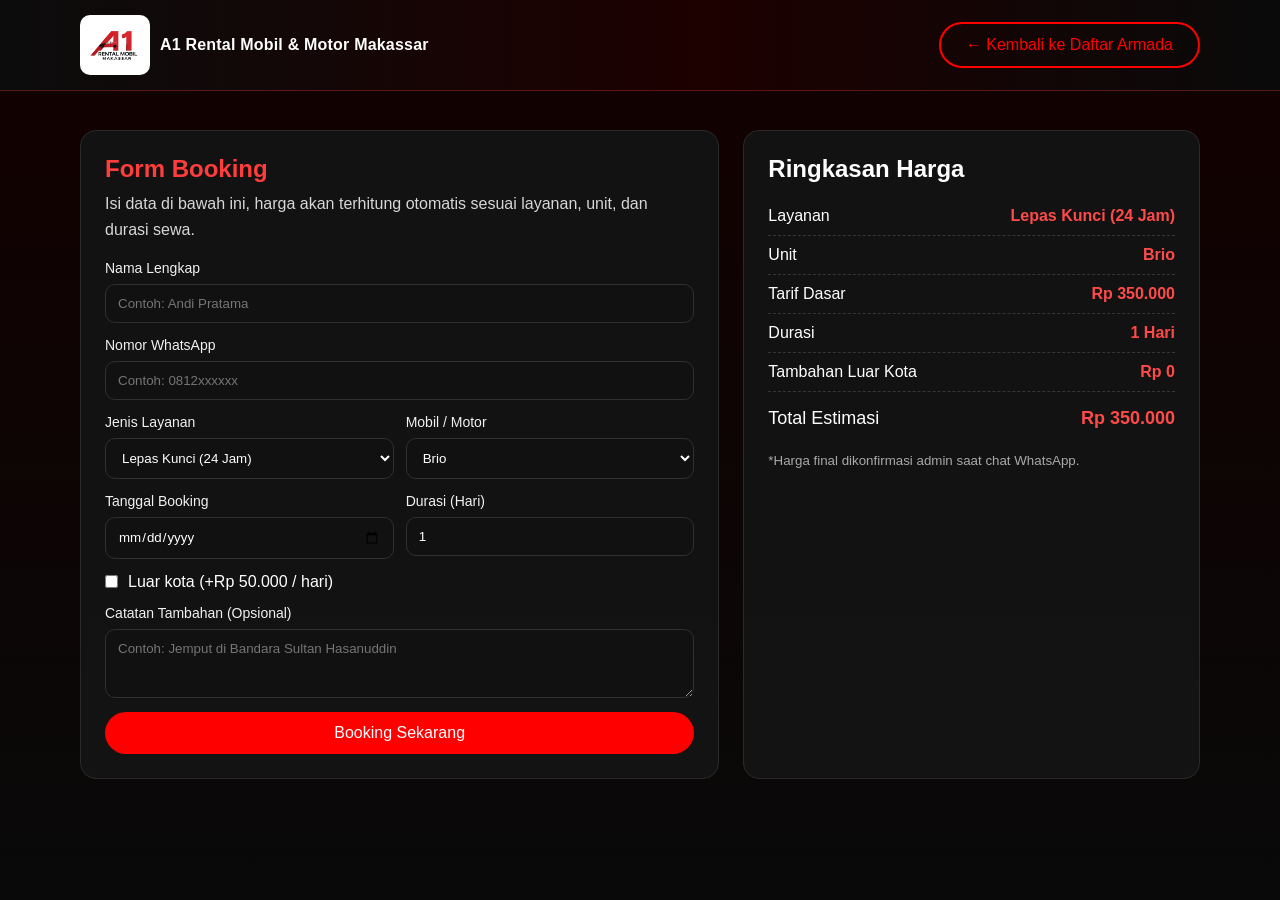
==== booking.html @ f973db7e "revisi 9" ====
<!DOCTYPE html>
<html lang="id">
<head>
<meta charset="UTF-8">
<meta name="viewport" content="width=device-width, initial-scale=1.0">
<title>Form Booking - A1 Rental Makassar</title>
<link rel="icon" type="image/png" href="logo.png">
<link rel="shortcut icon" type="image/png" href="logo.png">
<link rel="apple-touch-icon" href="logo.png">
<link rel="stylesheet" href="style.css">
</head>
<body>

<header class="navbar booking-navbar">
	<div class="logo-area">
		<img src="logo.png" alt="A1 Rental Makassar">
		<span class="logo-text">A1 Rental Mobil & Motor Makassar</span>
	</div>
	<nav class="booking-nav-link">
		<a href="index.html#armada" class="btn-secondary">← Kembali ke Daftar Armada</a>
	</nav>
</header>

<main class="booking-page">
	<section class="booking-wrapper">
		<div class="booking-card booking-form-card">
			<h1>Form Booking</h1>
			<p class="booking-intro">Isi data di bawah ini, harga akan terhitung otomatis sesuai layanan, unit, dan durasi sewa.</p>

			<form id="bookingForm" class="booking-form">
				<div class="form-group">
					<label for="nama">Nama Lengkap</label>
					<input type="text" id="nama" required placeholder="Contoh: Andi Pratama">
				</div>

				<div class="form-group">
					<label for="noWa">Nomor WhatsApp</label>
					<input type="tel" id="noWa" required placeholder="Contoh: 0812xxxxxx">
				</div>

				<div class="form-row">
					<div class="form-group">
						<label for="layanan">Jenis Layanan</label>
						<select id="layanan" required></select>
					</div>

					<div class="form-group">
						<label for="unit">Mobil / Motor</label>
						<select id="unit" required></select>
					</div>
				</div>

				<div class="form-row">
					<div class="form-group">
						<label for="tanggal">Tanggal Booking</label>
						<input type="date" id="tanggal" required>
					</div>

					<div class="form-group">
						<label for="durasi" id="durasiLabel">Durasi (Hari)</label>
						<input type="number" id="durasi" min="1" value="1" required>
					</div>
				</div>

				<div class="form-check">
					<input type="checkbox" id="luarKota">
					<label for="luarKota" id="luarKotaLabel">Luar kota (tambahan biaya)</label>
				</div>

				<div class="form-group">
					<label for="catatan">Catatan Tambahan (Opsional)</label>
					<textarea id="catatan" rows="3" placeholder="Contoh: Jemput di Bandara Sultan Hasanuddin"></textarea>
				</div>

				<button type="submit" class="btn-primary booking-submit booking-submit-desktop">Booking Sekarang</button>
			</form>
		</div>

		<aside class="booking-card booking-summary" id="summaryBox">
			<h2>Ringkasan Harga</h2>
			<div class="summary-line"><span>Layanan</span><strong id="sumLayanan">-</strong></div>
			<div class="summary-line"><span>Unit</span><strong id="sumUnit">-</strong></div>
			<div class="summary-line"><span>Tarif Dasar</span><strong id="sumTarif">Rp 0</strong></div>
			<div class="summary-line"><span>Durasi</span><strong id="sumDurasi">0</strong></div>
			<div class="summary-line"><span>Tambahan Luar Kota</span><strong id="sumLuarKota">Rp 0</strong></div>
			<div class="summary-line total"><span>Total Estimasi</span><strong id="sumTotal">Rp 0</strong></div>
			<small>*Harga final dikonfirmasi admin saat chat WhatsApp.</small>
		</aside>

		<button type="submit" form="bookingForm" class="btn-primary booking-submit booking-submit-mobile">Booking Sekarang</button>
	</section>
</main>

<script>
const PRICE_DATA = {
	lepas: {
		label: 'Lepas Kunci (24 Jam)',
		unitLabel: 'Hari',
		outsideRate: 50000,
		vehicles: {
			'Brio': 350000,
			'All New Avanza': 350000,
			'All New Xenia': 350000,
			'Rush': 400000,
			'Terios': 400000,
			'Xpander': 400000,
			'Innova Reborn': 450000,
			'Innova Zenix Bensin': 600000,
			'Innova Zenix Hybrid': 650000,
			'Innova Zenix Q Hybrid': 900000,
			'Fortuner GR': 900000,
			'Pajero Sport Dakkar': 1000000
		}
	},
	driver: {
		label: 'Mobil Include Driver (12 Jam)',
		unitLabel: 'Hari',
		outsideRate: 150000,
		vehicles: {
			'All New Avanza': 500000,
			'Rush': 550000,
			'Terios': 550000,
			'Xpander': 550000,
			'Innova Reborn': 600000,
			'Innova Zenix Bensin': 750000,
			'Innova Zenix Hybrid': 800000,
			'Innova Zenix Q Hybrid': 1050000,
			'Fortuner GR': 1050000,
			'Pajero Sport Dakkar': 1150000,
			'Hiace Commuter': 1250000,
			'Hiace Premio': 1350000,
			'New Alphard': 2600000
		}
	},
	allin: {
		label: 'Mobil All In Dalam Kota (12 Jam)',
		unitLabel: 'Hari',
		outsideRate: 0,
		vehicles: {
			'All New Avanza': 800000,
			'Rush': 850000,
			'Terios': 850000,
			'Xpander': 850000,
			'Innova Reborn': 900000,
			'Innova Zenix Bensin': 1050000,
			'Innova Zenix Hybrid': 1100000,
			'Innova Zenix Q Hybrid': 1350000,
			'Fortuner GR': 1350000,
			'Pajero Sport Dakkar': 1450000,
			'Hiace Commuter': 1550000,
			'Hiace Premio': 1600000,
			'New Alphard': 2900000
		}
	},
	bandara: {
		label: 'Antar Jemput Bandara All In',
		unitLabel: 'Trip',
		outsideRate: 0,
		vehicles: {
			'Avanza': 250000,
			'Innova Reborn': 400000,
			'Innova Zenix': 500000
		}
	},
	motor: {
		label: 'Motor 24 Jam',
		unitLabel: 'Hari',
		outsideRate: 0,
		vehicles: {
			'PCX 150 cc': 150000,
			'NMAX 150 cc': 150000,
			'Vario 125 cc': 100000,
			'Fino 125 cc': 100000,
			'Scoopy 125 cc': 100000,
			'Genio 110 cc': 100000
		}
	}
};

const layananSelect = document.getElementById('layanan');
const unitSelect = document.getElementById('unit');
const durasiInput = document.getElementById('durasi');
const durasiLabel = document.getElementById('durasiLabel');
const luarKotaInput = document.getElementById('luarKota');
const luarKotaLabel = document.getElementById('luarKotaLabel');
const bookingForm = document.getElementById('bookingForm');

const summary = {
	layanan: document.getElementById('sumLayanan'),
	unit: document.getElementById('sumUnit'),
	tarif: document.getElementById('sumTarif'),
	durasi: document.getElementById('sumDurasi'),
	luarKota: document.getElementById('sumLuarKota'),
	total: document.getElementById('sumTotal')
};

const urlParams = new URLSearchParams(window.location.search);
const presetLayanan = urlParams.get('layanan');
const presetUnit = urlParams.get('unit');

function formatRupiah(value) {
	return new Intl.NumberFormat('id-ID', { style: 'currency', currency: 'IDR', maximumFractionDigits: 0 }).format(value);
}

function populateLayanan() {
	layananSelect.innerHTML = '';
	Object.entries(PRICE_DATA).forEach(([key, config]) => {
		const option = document.createElement('option');
		option.value = key;
		option.textContent = config.label;
		layananSelect.appendChild(option);
	});

	if (presetLayanan && PRICE_DATA[presetLayanan]) {
		layananSelect.value = presetLayanan;
	}
}

function populateUnit() {
	const layanan = layananSelect.value;
	const config = PRICE_DATA[layanan];

	unitSelect.innerHTML = '';
	Object.keys(config.vehicles).forEach(vehicle => {
		const option = document.createElement('option');
		option.value = vehicle;
		option.textContent = vehicle;
		unitSelect.appendChild(option);
	});

	if (presetUnit && config.vehicles[presetUnit]) {
		unitSelect.value = presetUnit;
	}

	durasiLabel.textContent = `Durasi (${config.unitLabel})`;
	luarKotaInput.checked = false;

	if (config.outsideRate > 0) {
		luarKotaInput.disabled = false;
		luarKotaLabel.textContent = `Luar kota (+${formatRupiah(config.outsideRate)} / ${config.unitLabel.toLowerCase()})`;
	} else {
		luarKotaInput.disabled = true;
		luarKotaLabel.textContent = 'Luar kota (tidak tersedia untuk layanan ini)';
	}
}

function calculateTotal() {
	const layanan = layananSelect.value;
	const vehicle = unitSelect.value;
	const config = PRICE_DATA[layanan];
	const baseRate = config.vehicles[vehicle] || 0;
	const duration = Math.max(1, Number(durasiInput.value) || 1);
	const outsideFee = luarKotaInput.checked ? config.outsideRate * duration : 0;
	const total = (baseRate * duration) + outsideFee;

	summary.layanan.textContent = config.label;
	summary.unit.textContent = vehicle || '-';
	summary.tarif.textContent = formatRupiah(baseRate);
	summary.durasi.textContent = `${duration} ${config.unitLabel}`;
	summary.luarKota.textContent = formatRupiah(outsideFee);
	summary.total.textContent = formatRupiah(total);

	return { layanan, vehicle, config, baseRate, duration, outsideFee, total };
}

function sendToWhatsApp(data) {
	const nama = document.getElementById('nama').value.trim();
	const noWa = document.getElementById('noWa').value.trim();
	const tanggal = document.getElementById('tanggal').value;
	const catatan = document.getElementById('catatan').value.trim();

	const message = [
		'Halo admin A1 Rental, saya ingin booking dengan detail berikut:',
		'',
		`Nama: ${nama}`,
		`No. WA: ${noWa}`,
		`Tanggal Booking: ${tanggal}`,
		`Jenis Layanan: ${data.config.label}`,
		`Unit: ${data.vehicle}`,
		`Durasi: ${data.duration} ${data.config.unitLabel}`,
		`Tarif Dasar: ${formatRupiah(data.baseRate)}`,
		`Tambahan Luar Kota: ${formatRupiah(data.outsideFee)}`,
		`Total Estimasi: ${formatRupiah(data.total)}`,
		`Catatan: ${catatan || '-'}`
	].join('\n');

	window.location.href = `https://wa.me/6282197448850?text=${encodeURIComponent(message)}`;
}

populateLayanan();
populateUnit();
calculateTotal();

layananSelect.addEventListener('change', () => {
	populateUnit();
	calculateTotal();
});

unitSelect.addEventListener('change', calculateTotal);
durasiInput.addEventListener('input', calculateTotal);
luarKotaInput.addEventListener('change', calculateTotal);

bookingForm.addEventListener('submit', (event) => {
	event.preventDefault();
	const result = calculateTotal();
	sendToWhatsApp(result);
});
</script>

</body>
</html>
---- style.css ----
* {
    margin: 0;
    padding: 0;
    box-sizing: border-box;
    font-family: Arial, sans-serif;
}

body {
    background: #0b0b0b;
    color: white;
    scroll-behavior: smooth;
    overflow-x: hidden;
    animation: pageFade 0.8s ease;
}

body::before {
    content: "";
    position: fixed;
    inset: 0;
    background: radial-gradient(circle at top right, rgba(255, 0, 0, 0.12), rgba(255, 0, 0, 0));
    pointer-events: none;
    z-index: -1;
}

/* NAVBAR */
.navbar {
    display: flex;
    justify-content: space-between;
    align-items: center;
    padding: 15px 80px;
    background: linear-gradient(90deg, #0c0c0c 0%, #1d0000 55%, #0a0a0a 100%);
    position: fixed;
    width: 100%;
    top: 0;
    z-index: 1000;
    border-bottom: 1px solid rgba(255, 70, 70, 0.3);
}

.logo-area img {
    height: 60px;
    background: white;
    padding: 5px 10px;
    border-radius: 10px;
}

.logo-area {
    display: flex;
    align-items: center;
    gap: 10px;
}

.logo-text {
    font-size: 16px;
    font-weight: 700;
    color: #fff;
    letter-spacing: 0.2px;
}

nav {
    display: flex;
    align-items: center;
    gap: 4px;
}

nav a {
    color: white;
    text-decoration: none;
    margin-left: 30px;
    transition: 0.3s;
    position: relative;
}

nav a:hover {
    color: red;
}

nav a::after {
    content: "";
    position: absolute;
    left: 0;
    bottom: -6px;
    width: 0;
    height: 2px;
    background: red;
    transition: width 0.3s;
}

nav a:hover::after {
    width: 100%;
}

.btn-nav {
    background: linear-gradient(135deg, #ff2b2b 0%, #9d0000 100%);
    padding: 8px 20px;
    border-radius: 20px;
}

.menu-toggle {
    display: none;
    background: transparent;
    border: 1px solid #333;
    border-radius: 10px;
    padding: 8px;
    width: 44px;
    height: 44px;
    cursor: pointer;
}

.menu-toggle span {
    display: block;
    width: 24px;
    height: 2px;
    background: #fff;
    margin: 5px auto;
    transition: 0.3s;
}

.menu-toggle.active span:nth-child(1) {
    transform: translateY(7px) rotate(45deg);
}

.menu-toggle.active span:nth-child(2) {
    opacity: 0;
}

.menu-toggle.active span:nth-child(3) {
    transform: translateY(-7px) rotate(-45deg);
}

/* HERO */
.hero {
    padding: 150px 80px;
    background:
        linear-gradient(110deg, rgba(10, 10, 10, 0.86) 0%, rgba(50, 0, 0, 0.68) 45%, rgba(8, 8, 8, 0.84) 100%),
        url('https://images.pexels.com/photos/3802510/pexels-photo-3802510.jpeg?auto=compress&cs=tinysrgb&w=1800');
    background-size: cover;
    background-position: center;
    position: relative;
    overflow: hidden;
}

.hero::before {
    content: "";
    position: absolute;
    inset: 0;
    background: linear-gradient(180deg, rgba(0, 0, 0, 0.22) 0%, rgba(40, 0, 0, 0.42) 100%);
    z-index: 0;
}

.hero-inner {
    display: grid;
    grid-template-columns: 1.05fr 0.95fr;
    gap: 36px;
    align-items: center;
    position: relative;
    z-index: 1;
}

.hero::after {
    content: "";
    position: absolute;
    left: 0;
    right: 0;
    bottom: 0;
    height: 2px;
    background: linear-gradient(90deg, transparent 0%, rgba(255, 0, 0, 0.7) 50%, transparent 100%);
}

.hero h1 {
    font-size: 50px;
    animation: riseUp 0.9s ease both;
}

.hero h1 span {
    color: red;
}

.badge {
    background: #1a1a1a;
    padding: 8px 15px;
    border-radius: 20px;
    color: red;
    display: inline-block;
    margin-bottom: 20px;
}

.hero p {
    max-width: 600px;
    margin: 20px 0;
    line-height: 1.7;
    animation: riseUp 1.1s ease both;
}

.hero-btn {
    display: flex;
    flex-wrap: wrap;
    gap: 10px;
}

.hero-btn a {
    margin-right: 0;
}

.info {
    margin-top: 18px;
    display: flex;
    flex-wrap: wrap;
    gap: 10px;
}

.info span {
    display: inline-block;
    font-size: 14px;
    color: #f3f3f3;
    background: rgba(255, 255, 255, 0.06);
    border: 1px solid rgba(255, 255, 255, 0.12);
    padding: 7px 12px;
    border-radius: 999px;
}

.hero-visual {
    position: relative;
    min-height: 360px;
    display: flex;
    align-items: center;
    justify-content: center;
}

.hero-slider-card {
    position: relative;
    width: min(560px, 100%);
    border-radius: 16px;
    padding: 10px;
    background: linear-gradient(145deg, #2a0000, #120000);
    border: 1px solid rgba(255, 35, 35, 0.35);
    box-shadow: 0 14px 30px rgba(0, 0, 0, 0.42);
    overflow: hidden;
}

.hero-slider-card::before {
    content: none;
    position: absolute;
    inset: 0;
    background: none;
    opacity: 0;
    pointer-events: none;
}

.hero-slider-track {
    position: relative;
    width: 100%;
    height: 260px;
    border-radius: 12px;
    overflow: hidden;
    z-index: 1;
    padding: 0;
    background: transparent;
}

.hero-slide {
    position: absolute;
    inset: 0;
    opacity: 0;
    pointer-events: none;
    transform: translateX(22px) scale(0.98);
}

.hero-slide.active {
    opacity: 1;
    transform: translateX(0) scale(1);
    animation: heroSlideIn 0.45s ease;
}

.hero-slide img {
    width: 100%;
    height: 100%;
    object-fit: contain;
    object-position: center;
    display: block;
    filter: drop-shadow(0 14px 24px rgba(0, 0, 0, 0.45));
}

.hero-slide[data-model="fortuner"] img,
.hero-slide[data-model="hiace"] img {
    transform: scale(1.12);
}

.hero-slide[data-model="hiace"] img {
    transform: scale(1.22);
}

.hero-slide[data-model="zenix"] img {
    transform: scale(0.9);
}

.hero-slider-dots {
    margin-top: 12px;
    display: flex;
    justify-content: center;
    gap: 7px;
}

.hero-slider-dots button {
    width: 8px;
    height: 8px;
    border-radius: 50%;
    border: 0;
    background: rgba(255, 255, 255, 0.35);
    cursor: pointer;
    transition: 0.3s;
}

.hero-slider-dots button.active {
    width: 24px;
    border-radius: 999px;
    background: #ff1b1b;
}

.btn-primary {
    background: red;
    padding: 12px 25px;
    border-radius: 25px;
    color: white;
    text-decoration: none;
    transition: transform 0.3s, box-shadow 0.3s;
}

.btn-secondary {
    border: 2px solid red;
    padding: 12px 25px;
    border-radius: 25px;
    color: red;
    text-decoration: none;
    transition: transform 0.3s, box-shadow 0.3s;
}

.btn-primary:hover,
.btn-secondary:hover {
    transform: translateY(-3px);
    box-shadow: 0 12px 24px rgba(255, 0, 0, 0.3);
}

/* MOBIL */
.mobil {
    padding: 100px 80px;
    background: #111;
}

.mobil h2 {
    margin-bottom: 40px;
}

.card-container {
    display: flex;
    gap: 20px;
    flex-wrap: wrap;
}

.card {
    background: #1a1a1a;
    padding: 25px;
    border-radius: 15px;
    width: 250px;
    transition: 0.3s;
}

.card:hover {
    transform: translateY(-10px);
    box-shadow: 0 10px 30px rgba(255,0,0,0.3);
}

.note {
    margin-top: 20px;
    color: #aaa;
}

/* TENTANG */
.tentang {
    padding: 100px 80px;
    background: #0d0d0d;
}

.tentang h2 {
    color: #ff2b2b;
    margin-bottom: 24px;
    font-size: 34px;
}

.tentang-grid {
    display: grid;
    grid-template-columns: 1.2fr 1fr;
    gap: 20px;
}

.tentang-main,
.tentang-side {
    background: #141414;
    border: 1px solid rgba(255, 45, 45, 0.24);
    border-radius: 14px;
    padding: 22px;
}

.tentang-main p {
    color: #dfdfdf;
    line-height: 1.8;
    margin-bottom: 12px;
}

.tentang-main p:last-child {
    margin-bottom: 0;
}

.tentang-side h3 {
    margin-bottom: 12px;
    color: #fff;
}

.tentang-side ul {
    padding-left: 18px;
    color: #d8d8d8;
    line-height: 1.8;
}

.syarat,
.testimoni,
.saran {
    padding: 100px 80px;
}

.syarat {
    background: #101010;
}

.testimoni {
    background: #0b0b0b;
}

.saran {
    background: #111;
}

.syarat h2,
.testimoni h2,
.saran h2 {
    color: #ff2b2b;
    margin-bottom: 24px;
    font-size: 34px;
}

.terms-grid,
.testimoni-grid {
    display: grid;
    grid-template-columns: repeat(auto-fit, minmax(260px, 1fr));
    gap: 18px;
}

.terms-card,
.testi-item,
.feedback-form,
.kontak-grid {
    background: #141414;
    border: 1px solid rgba(255, 45, 45, 0.28);
    border-radius: 14px;
    padding: 20px;
}

.terms-card h3 {
    margin-bottom: 12px;
    color: #fff;
}

.terms-card ul {
    padding-left: 18px;
    color: #d8d8d8;
    line-height: 1.8;
}

.testi-item p {
    color: #ddd;
    line-height: 1.8;
    margin-bottom: 12px;
}

.testi-item h4 {
    color: #ff4c4c;
}

.saran-subtitle {
    color: #d3d3d3;
    margin-bottom: 16px;
}

.feedback-form {
    max-width: 860px;
}

.feedback-form .btn-primary {
    border: 0;
    cursor: pointer;
}

/* KONTAK */
.kontak {
    padding: 100px 80px;
    background: #111;
}

.kontak h2 {
    margin-bottom: 20px;
}

.kontak-layout {
    display: grid;
    grid-template-columns: 1fr 1fr;
    gap: 20px;
    align-items: start;
}

.kontak-grid {
    display: grid;
    gap: 10px;
    max-width: 100%;
}

.kontak-grid p {
    margin: 0;
    line-height: 1.6;
}

.kontak-map-card {
    background: #141414;
    border: 1px solid rgba(255, 45, 45, 0.28);
    border-radius: 14px;
    padding: 20px;
    display: flex;
    flex-direction: column;
    gap: 12px;
}

.kontak-map-card h3 {
    margin: 0;
    color: #fff;
}

.kontak-map-card iframe {
    width: 100%;
    height: 280px;
    border: 0;
    border-radius: 10px;
}

footer {
    text-align: center;
    padding: 20px;
    background: black;
    font-size: 14px;
}
/* ARMADA */
.armada {
    padding: 100px 80px;
    background: #0f0f0f;
}

.armada h2 {
    text-align: center;
    font-size: 32px;
    margin-bottom: 14px;
    color: red;
}

.armada-subtitle {
    text-align: center;
    max-width: 780px;
    margin: 0 auto 40px;
    color: #d5d5d5;
    line-height: 1.7;
}

.kategori {
    margin-bottom: 70px;
}

.kategori h3 {
    margin-bottom: 30px;
    font-size: 22px;
    color: white;
    border-left: 4px solid red;
    padding-left: 10px;
}

.grid {
    display: grid;
    grid-template-columns: repeat(auto-fit, minmax(245px, 1fr));
    gap: 25px;
}

.item {
    background: #171717;
    padding: 25px;
    border-radius: 15px;
    width: 250px;
    transition: 0.3s;
    border: 1px solid rgba(255, 45, 45, 0.22);
    position: relative;
    overflow: hidden;
}

.item:hover {
    transform: translateY(-10px) scale(1.01);
    box-shadow: 0 18px 35px rgba(255,0,0,0.32);
    border-color: rgba(255, 0, 0, 0.45);
}

.item h4 {
    margin-bottom: 10px;
    font-size: 18px;
}

.item p {
    color: red;
    font-weight: bold;
    margin-bottom: 12px;
    font-size: 19px;
}

.item a {
    display: inline-block;
    padding: 8px 15px;
    background: red;
    color: white;
    text-decoration: none;
    border-radius: 20px;
    font-size: 14px;
}

.kategori small {
    color: #aaa;
}
.filter-btn {
    text-align: center;
    margin-bottom: 40px;
}

.filter-btn button {
    background: #1a1a1a;
    color: white;
    border: 1px solid rgba(255, 35, 35, 0.25);
    padding: 10px 20px;
    margin: 5px;
    border-radius: 25px;
    cursor: pointer;
    transition: 0.3s;
    transform: translateY(0);
}

.filter-btn button:hover,
.filter-btn .active {
    background: linear-gradient(135deg, #ff2e2e 0%, #8a0000 100%);
    transform: translateY(-3px);
    box-shadow: 0 8px 20px rgba(255,0,0,0.35);
}

.kategori-content {
    display: none;
}

.kategori-content.active {
    display: block;
    animation: fadeTab 0.45s ease;
}

.kategori-content h3 {
    margin-bottom: 18px;
    font-size: 22px;
    color: white;
    border-left: 4px solid red;
    padding-left: 10px;
}

.kategori-content small {
    display: block;
    margin-bottom: 20px;
    color: #aaa;
}

.item-media {
    position: relative;
    border-radius: 12px;
    overflow: hidden;
    margin-bottom: 12px;
    background: radial-gradient(circle at center, #ff3b3b 0%, #b30000 45%, #4d0000 75%, #140000 100%);
    aspect-ratio: 4 / 3;
    padding: 8px;
}

.vehicle-img {
    width: 100%;
    height: 100%;
    object-fit: cover;
    display: block;
    transition: transform 0.45s ease;
    border-radius: 10px;
}

.item:hover .vehicle-img {
    transform: scale(1.03);
}

.item[data-model="innova reborn"] .vehicle-img,
.item[data-model="terios"] .vehicle-img,
.item[data-model="innova zenix hybrid"] .vehicle-img,
.item[data-model="new alphard"] .vehicle-img {
    object-fit: contain;
    object-position: center;
    transform: scale(1);
}

.item[data-model="innova reborn"]:hover .vehicle-img,
.item[data-model="terios"]:hover .vehicle-img,
.item[data-model="innova zenix hybrid"]:hover .vehicle-img,
.item[data-model="new alphard"]:hover .vehicle-img {
    transform: scale(1.02);
}

.item-media::after {
    content: "";
    position: absolute;
    inset: 0;
    background: linear-gradient(180deg, rgba(0,0,0,0), rgba(45,0,0,0.35));
}

.vehicle-meta {
    list-style: none;
    display: flex;
    flex-wrap: wrap;
    gap: 8px;
    margin-bottom: 14px;
}

.vehicle-meta li {
    font-size: 12px;
    border: 1px solid #343434;
    padding: 5px 9px;
    border-radius: 999px;
    color: #f2f2f2;
    background: rgba(255, 255, 255, 0.04);
}

.item-actions {
    display: flex;
    gap: 8px;
}

.item-order {
    flex: 1;
    text-align: center;
    text-decoration: none;
    font-size: 13px;
    padding: 9px 8px;
    border-radius: 9px;
    transition: 0.3s;
}

.item-order {
    background: red;
    color: white;
}

.item-order:hover {
    transform: translateY(-2px);
    box-shadow: 0 10px 16px rgba(255,0,0,0.22);
}

.reveal-item {
    opacity: 0;
    transform: translateY(18px);
}

.reveal-item.show {
    opacity: 1;
    transform: translateY(0);
    transition: opacity 0.6s ease var(--delay), transform 0.6s ease var(--delay);
}

.booking-page {
    padding: 130px 80px 60px;
    min-height: 100vh;
    background: linear-gradient(180deg, #130000, #090909);
}

.booking-wrapper {
    display: grid;
    grid-template-columns: 1.4fr 1fr;
    gap: 24px;
    max-width: 1200px;
    margin: 0 auto;
}

.booking-card {
    background: rgba(20, 20, 20, 0.92);
    border: 1px solid #2a2a2a;
    border-radius: 16px;
    padding: 24px;
}

.booking-form-card h1 {
    color: #ff3d3d;
    margin-bottom: 8px;
}

.booking-intro {
    color: #d7d7d7;
    margin-bottom: 18px;
    line-height: 1.6;
}

.booking-form {
    display: flex;
    flex-direction: column;
    gap: 14px;
}

.form-row {
    display: grid;
    grid-template-columns: 1fr 1fr;
    gap: 12px;
}

.form-group {
    display: flex;
    flex-direction: column;
    gap: 8px;
}

.form-group label {
    color: #f1f1f1;
    font-size: 14px;
}

.form-group input,
.form-group select,
.form-group textarea {
    background: #111;
    border: 1px solid #303030;
    color: #fff;
    border-radius: 10px;
    padding: 11px 12px;
}

.form-group input:focus,
.form-group select:focus,
.form-group textarea:focus {
    outline: none;
    border-color: #d01111;
    box-shadow: 0 0 0 3px rgba(255, 0, 0, 0.14);
}

.form-check {
    display: flex;
    align-items: center;
    gap: 10px;
}

.booking-submit {
    width: 100%;
    border: 0;
    cursor: pointer;
    font-size: 16px;
}

.booking-submit-mobile {
    display: none;
}

.booking-summary h2 {
    margin-bottom: 14px;
}

.summary-line {
    display: flex;
    justify-content: space-between;
    gap: 12px;
    padding: 10px 0;
    border-bottom: 1px dashed #363636;
}

.summary-line.total {
    border-bottom: 0;
    margin-top: 6px;
    font-size: 18px;
}

.summary-line strong {
    color: #ff4a4a;
}

.booking-summary small {
    display: block;
    margin-top: 12px;
    color: #a9a9a9;
    line-height: 1.5;
}

.booking-navbar .booking-nav-link a {
    margin-left: 0;
}

@keyframes glowMove {
    from {
        transform: translate(-80px, -20px);
    }
    to {
        transform: translate(80px, 40px);
    }
}

@keyframes floatOrb {
    0%, 100% {
        transform: translateY(0);
    }
    50% {
        transform: translateY(-20px);
    }
}

@keyframes pageFade {
    from {
        opacity: 0;
    }
    to {
        opacity: 1;
    }
}

@keyframes riseUp {
    from {
        opacity: 0;
        transform: translateY(20px);
    }
    to {
        opacity: 1;
        transform: translateY(0);
    }
}

@keyframes fadeTab {
    from {
        opacity: 0;
        transform: translateY(8px);
    }
    to {
        opacity: 1;
        transform: translateY(0);
    }
}

@keyframes heroSlideIn {
    from {
        opacity: 0;
        transform: translateX(24px) scale(0.985);
    }
    to {
        opacity: 1;
        transform: translateX(0) scale(1);
    }
}

@media (max-width: 992px) {
    .navbar,
    .hero,
    .armada,
    .syarat,
    .testimoni,
    .saran,
    .tentang,
    .kontak {
        padding-left: 24px;
        padding-right: 24px;
    }

    .navbar {
        flex-direction: row;
        justify-content: space-between;
        gap: 12px;
    }

    .menu-toggle {
        display: block;
    }

    nav {
        position: absolute;
        top: calc(100% + 10px);
        left: 24px;
        right: 24px;
        display: flex;
        flex-direction: column;
        align-items: flex-start;
        gap: 0;
        padding: 8px;
        background: rgba(10, 10, 10, 0.96);
        border: 1px solid #2a2a2a;
        border-radius: 14px;
        box-shadow: 0 15px 30px rgba(0, 0, 0, 0.45);
        transform: translateY(-10px);
        opacity: 0;
        pointer-events: none;
        transition: 0.25s ease;
    }

    nav.open {
        transform: translateY(0);
        opacity: 1;
        pointer-events: auto;
    }

    nav a {
        width: 100%;
        margin-left: 0;
        padding: 12px 14px;
        border-radius: 10px;
    }

    nav a:hover {
        background: rgba(255, 0, 0, 0.12);
    }

    .btn-nav {
        width: 100%;
        text-align: center;
    }

    .hero h1 {
        font-size: 36px;
    }

    .armada h2,
    .syarat h2,
    .testimoni h2,
    .saran h2,
    .tentang h2,
    .kontak h2 {
        text-align: center;
    }

    .logo-text {
        font-size: 13px;
        max-width: 150px;
        line-height: 1.3;
    }

    .hero {
        padding-top: 120px;
    }

    .hero-inner {
        grid-template-columns: 1fr;
        gap: 18px;
    }

    .hero-visual {
        min-height: 0;
    }

    .hero-slider-track {
        height: 200px;
    }

    .hero-btn a {
        flex: 1 1 calc(50% - 5px);
        min-width: 0;
        text-align: center;
        padding: 10px 12px;
        font-size: 14px;
    }

    .filter-btn {
        display: grid;
        grid-template-columns: repeat(2, minmax(0, 1fr));
        gap: 8px;
    }

    .filter-btn button {
        width: 100%;
        margin: 0;
        padding: 10px 8px;
        font-size: 12px;
        line-height: 1.3;
        white-space: normal;
        text-align: center;
        border-radius: 12px;
    }

    .armada .grid {
        grid-template-columns: repeat(2, minmax(0, 1fr));
        gap: 14px;
    }

    .armada .item {
        width: 100%;
        padding: 16px;
    }

    .booking-page {
        padding-left: 24px;
        padding-right: 24px;
    }

    .tentang-grid {
        grid-template-columns: 1fr;
    }

    .kontak-layout {
        grid-template-columns: 1fr;
    }

    .booking-wrapper {
        grid-template-columns: 1fr;
    }

    .booking-submit-desktop {
        display: none;
    }

    .booking-submit-mobile {
        display: block;
        margin-top: 4px;
        position: sticky;
        bottom: 10px;
        z-index: 5;
        box-shadow: 0 12px 22px rgba(0, 0, 0, 0.35);
    }

    .form-row {
        grid-template-columns: 1fr;
    }

    .booking-navbar {
        padding-top: 12px;
        padding-bottom: 12px;
    }

    .booking-navbar .booking-nav-link {
        position: static;
        opacity: 1;
        pointer-events: auto;
        transform: none;
        border: 0;
        background: transparent;
        padding: 0;
        box-shadow: none;
    }
}
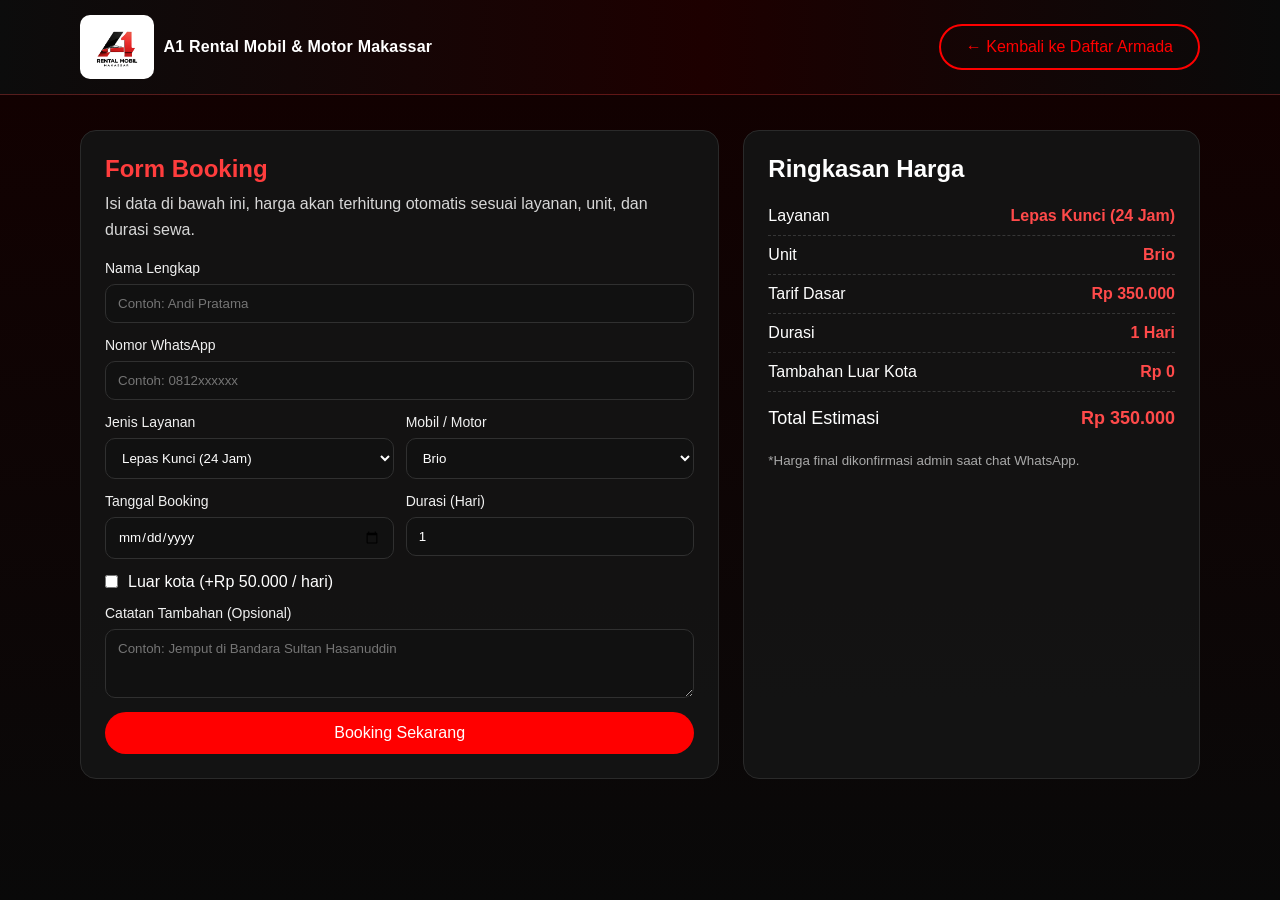
==== commit e3e78689: "Fix favicon setup for Google search results" ====
--- a/booking.html
+++ b/booking.html
@@ -3,10 +3,65 @@
 <head>
 <meta charset="UTF-8">
 <meta name="viewport" content="width=device-width, initial-scale=1.0">
-<title>Form Booking - A1 Rental Makassar</title>
-<link rel="icon" type="image/png" href="logo.png">
-<link rel="shortcut icon" type="image/png" href="logo.png">
-<link rel="apple-touch-icon" href="logo.png">
+<title>Booking Rental Mobil Makassar | A1 Rental Mobil</title>
+<meta name="description" content="Form booking rental mobil Makassar A1 Rental. Pilih layanan lepas kunci atau driver, hitung estimasi harga otomatis, dan lanjut booking via WhatsApp.">
+<meta name="robots" content="index, follow">
+<link rel="canonical" href="https://www.a1rentalmakassar.com/booking.html">
+<link rel="icon" type="image/png" sizes="512x512" href="https://www.a1rentalmakassar.com/favicon-512.png">
+<link rel="icon" type="image/png" sizes="192x192" href="https://www.a1rentalmakassar.com/favicon-192.png">
+<link rel="shortcut icon" href="https://www.a1rentalmakassar.com/favicon-512.png">
+<link rel="apple-touch-icon" sizes="192x192" href="https://www.a1rentalmakassar.com/favicon-192.png">
+<link rel="sitemap" type="application/xml" title="Sitemap" href="/sitemap.xml">
+
+<meta property="og:title" content="Booking Rental Mobil Makassar | A1 Rental Mobil">
+<meta property="og:description" content="Isi form booking rental mobil Makassar dengan estimasi harga otomatis dan konfirmasi cepat via WhatsApp.">
+<meta property="og:type" content="website">
+<meta property="og:url" content="https://www.a1rentalmakassar.com/booking.html">
+<meta property="og:image" content="https://www.a1rentalmakassar.com/logo.png">
+
+<meta name="twitter:card" content="summary_large_image">
+<meta name="twitter:title" content="Booking Rental Mobil Makassar | A1 Rental Mobil">
+<meta name="twitter:description" content="Form booking rental mobil Makassar dengan perhitungan estimasi harga otomatis.">
+
+<!-- Google tag (gtag.js) -->
+<script async src="https://www.googletagmanager.com/gtag/js?id=AW-17987800394"></script>
+<script>
+	window.dataLayer = window.dataLayer || [];
+	function gtag(){dataLayer.push(arguments);}
+	gtag('js', new Date());
+
+	gtag('config', 'AW-17987800394');
+
+	function gtag_report_conversion(url) {
+		const fallbackRedirect = () => {
+			if (url) {
+				window.location.href = url;
+			}
+		};
+
+		if (typeof gtag !== 'function') {
+			fallbackRedirect();
+			return false;
+		}
+
+		let hasRedirected = false;
+		const callback = function () {
+			if (hasRedirected) return;
+			hasRedirected = true;
+			fallbackRedirect();
+		};
+
+		gtag('event', 'conversion', {
+			'send_to': 'AW-17987800394/dvFRCIK0zoEcEMqaoIFD',
+			'event_callback': callback,
+			'event_timeout': 2000
+		});
+
+		setTimeout(callback, 2100);
+		return false;
+	}
+</script>
+
 <link rel="stylesheet" href="style.css">
 </head>
 <body>
@@ -284,7 +339,8 @@
 		`Catatan: ${catatan || '-'}`
 	].join('\n');
 
-	window.location.href = `https://wa.me/6282197448850?text=${encodeURIComponent(message)}`;
+	const waUrl = `https://wa.me/6282197448850?text=${encodeURIComponent(message)}`;
+	gtag_report_conversion(waUrl);
 }
 
 populateLayanan();
--- a/style.css
+++ b/style.css
@@ -37,9 +37,9 @@
 }
 
 .logo-area img {
-    height: 60px;
+    height: 64px;
     background: white;
-    padding: 5px 10px;
+    padding: 3px 8px;
     border-radius: 10px;
 }
 
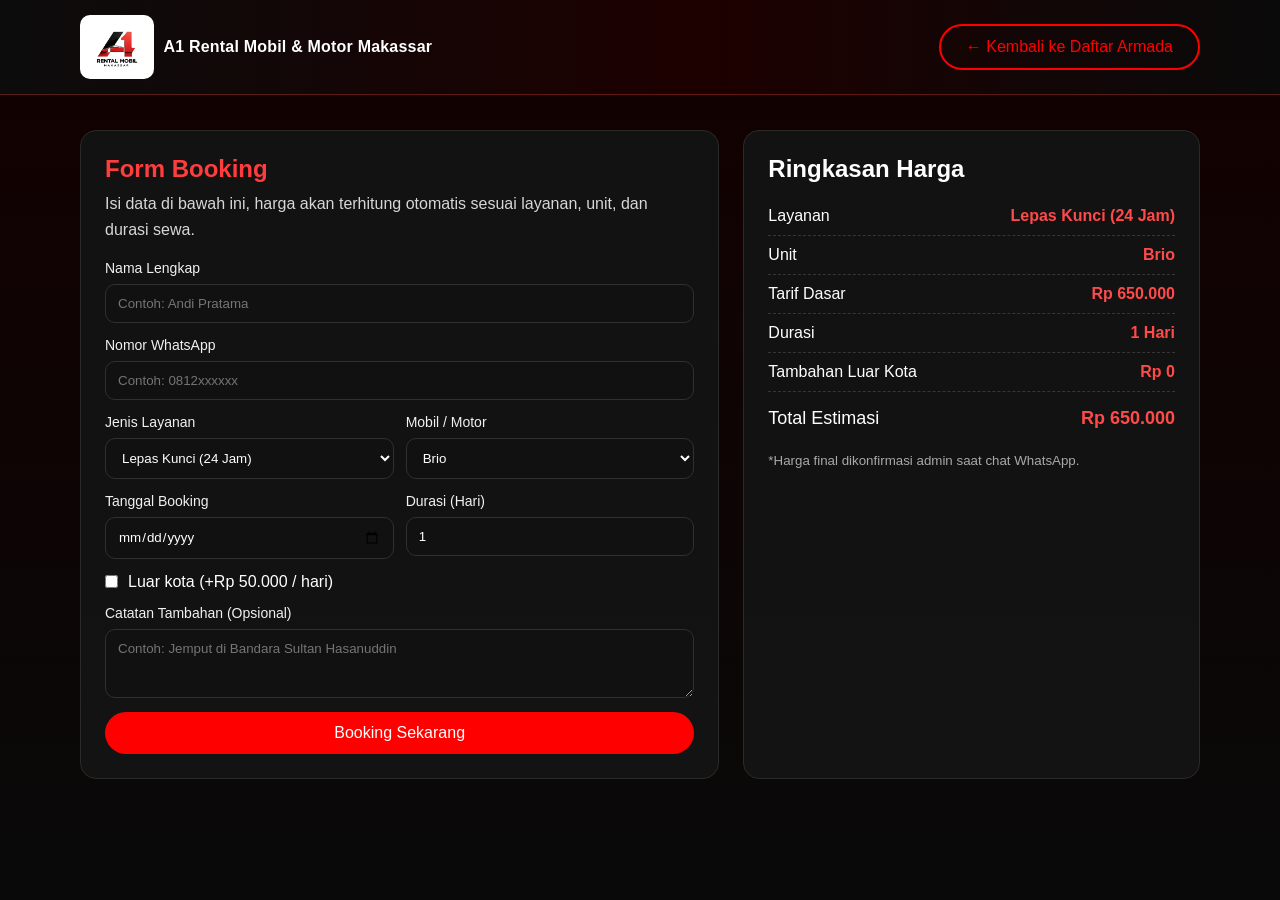
==== commit efd0f77e: "revisi harga" ====
--- a/booking.html
+++ b/booking.html
@@ -153,38 +153,38 @@
 		unitLabel: 'Hari',
 		outsideRate: 50000,
 		vehicles: {
-			'Brio': 350000,
-			'All New Avanza': 350000,
-			'All New Xenia': 350000,
-			'Rush': 400000,
-			'Terios': 400000,
-			'Xpander': 400000,
-			'Innova Reborn': 450000,
-			'Innova Zenix Bensin': 600000,
-			'Innova Zenix Hybrid': 650000,
-			'Innova Zenix Q Hybrid': 900000,
-			'Fortuner GR': 900000,
-			'Pajero Sport Dakkar': 1000000
+			'Brio': 650000,
+			'All New Avanza': 650000,
+			'All New Xenia': 650000,
+			'Rush': 700000,
+			'Terios': 700000,
+			'Xpander': 700000,
+			'Innova Reborn': 750000,
+			'Innova Zenix Bensin': 1000000,
+			'Innova Zenix Hybrid': 1050000,
+			'Innova Zenix Q Hybrid': 1300000,
+			'Fortuner GR': 1500000,
+			'Pajero Sport Dakkar': 1500000
 		}
 	},
 	driver: {
 		label: 'Mobil Include Driver (12 Jam)',
 		unitLabel: 'Hari',
-		outsideRate: 150000,
-		vehicles: {
-			'All New Avanza': 500000,
-			'Rush': 550000,
-			'Terios': 550000,
-			'Xpander': 550000,
-			'Innova Reborn': 600000,
-			'Innova Zenix Bensin': 750000,
-			'Innova Zenix Hybrid': 800000,
-			'Innova Zenix Q Hybrid': 1050000,
-			'Fortuner GR': 1050000,
-			'Pajero Sport Dakkar': 1150000,
-			'Hiace Commuter': 1250000,
-			'Hiace Premio': 1350000,
-			'New Alphard': 2600000
+		outsideRate: 100000,
+		vehicles: {
+			'All New Avanza': 950000,
+			'Rush': 1000000,
+			'Terios': 1000000,
+			'Xpander': 1000000,
+			'Innova Reborn': 1050000,
+			'Innova Zenix Bensin': 1300000,
+			'Innova Zenix Hybrid': 1350000,
+			'Innova Zenix Q Hybrid': 1600000,
+			'Fortuner GR': 1800000,
+			'Pajero Sport Dakkar': 1800000,
+			'Hiace Commuter': 1900000,
+			'Hiace Premio': 2000000,
+			'New Alphard': 3000000
 		}
 	},
 	allin: {
@@ -192,19 +192,19 @@
 		unitLabel: 'Hari',
 		outsideRate: 0,
 		vehicles: {
-			'All New Avanza': 800000,
-			'Rush': 850000,
-			'Terios': 850000,
-			'Xpander': 850000,
-			'Innova Reborn': 900000,
-			'Innova Zenix Bensin': 1050000,
-			'Innova Zenix Hybrid': 1100000,
-			'Innova Zenix Q Hybrid': 1350000,
-			'Fortuner GR': 1350000,
-			'Pajero Sport Dakkar': 1450000,
-			'Hiace Commuter': 1550000,
-			'Hiace Premio': 1600000,
-			'New Alphard': 2900000
+			'All New Avanza': 1250000,
+			'Rush': 1300000,
+			'Terios': 1300000,
+			'Xpander': 1300000,
+			'Innova Reborn': 1350000,
+			'Innova Zenix Bensin': 1600000,
+			'Innova Zenix Hybrid': 1650000,
+			'Innova Zenix Q Hybrid': 1900000,
+			'Fortuner GR': 2100000,
+			'Pajero Sport Dakkar': 2100000,
+			'Hiace Commuter': 2200000,
+			'Hiace Premio': 2300000,
+			'New Alphard': 3300000
 		}
 	},
 	bandara: {
@@ -212,9 +212,9 @@
 		unitLabel: 'Trip',
 		outsideRate: 0,
 		vehicles: {
-			'Avanza': 250000,
-			'Innova Reborn': 400000,
-			'Innova Zenix': 500000
+			'Avanza': 500000,
+			'Innova Reborn': 600000,
+			'Innova Zenix': 700000
 		}
 	},
 	motor: {
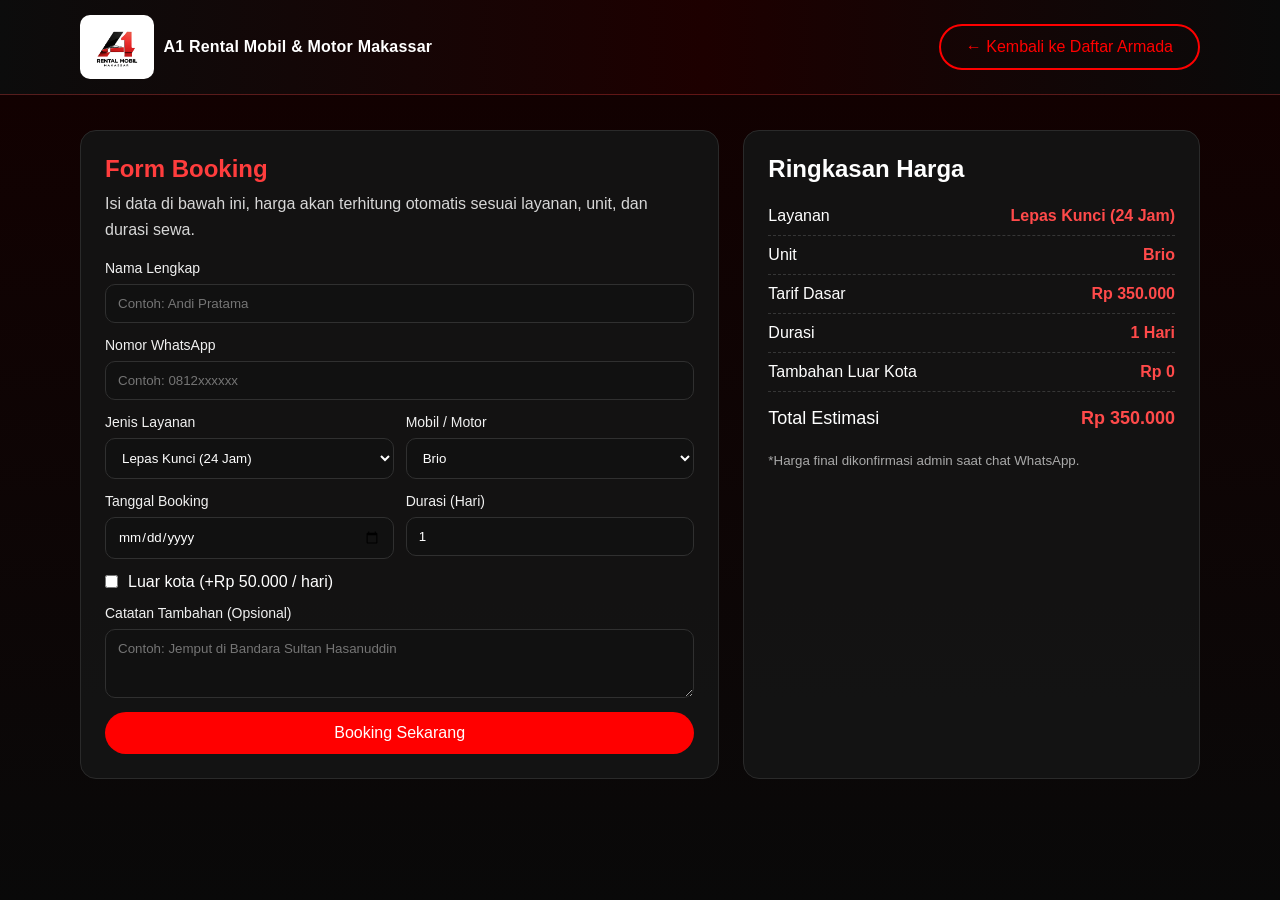
==== commit dcfbacab: "revisi lagi" ====
--- a/booking.html
+++ b/booking.html
@@ -153,18 +153,18 @@
 		unitLabel: 'Hari',
 		outsideRate: 50000,
 		vehicles: {
-			'Brio': 650000,
-			'All New Avanza': 650000,
-			'All New Xenia': 650000,
-			'Rush': 700000,
-			'Terios': 700000,
-			'Xpander': 700000,
-			'Innova Reborn': 750000,
-			'Innova Zenix Bensin': 1000000,
-			'Innova Zenix Hybrid': 1050000,
-			'Innova Zenix Q Hybrid': 1300000,
-			'Fortuner GR': 1500000,
-			'Pajero Sport Dakkar': 1500000
+			'Brio': 350000,
+			'All New Avanza': 350000,
+			'All New Xenia': 350000,
+			'Rush': 400000,
+			'Terios': 400000,
+			'Xpander': 400000,
+			'Innova Reborn': 450000,
+			'Innova Zenix Bensin': 600000,
+			'Innova Zenix Hybrid': 650000,
+			'Innova Zenix Q Hybrid': 900000,
+			'Fortuner GR': 900000,
+			'Pajero Sport Dakkar': 1000000
 		}
 	},
 	driver: {
@@ -172,19 +172,19 @@
 		unitLabel: 'Hari',
 		outsideRate: 100000,
 		vehicles: {
-			'All New Avanza': 950000,
-			'Rush': 1000000,
-			'Terios': 1000000,
-			'Xpander': 1000000,
-			'Innova Reborn': 1050000,
-			'Innova Zenix Bensin': 1300000,
-			'Innova Zenix Hybrid': 1350000,
-			'Innova Zenix Q Hybrid': 1600000,
-			'Fortuner GR': 1800000,
-			'Pajero Sport Dakkar': 1800000,
-			'Hiace Commuter': 1900000,
-			'Hiace Premio': 2000000,
-			'New Alphard': 3000000
+			'All New Avanza': 500000,
+			'Rush': 550000,
+			'Terios': 550000,
+			'Xpander': 550000,
+			'Innova Reborn': 600000,
+			'Innova Zenix Bensin': 750000,
+			'Innova Zenix Hybrid': 800000,
+			'Innova Zenix Q Hybrid': 1050000,
+			'Fortuner GR': 1050000,
+			'Pajero Sport Dakkar': 1150000,
+			'Hiace Commuter': 1250000,
+			'Hiace Premio': 1350000,
+			'New Alphard': 2600000
 		}
 	},
 	allin: {
@@ -192,19 +192,19 @@
 		unitLabel: 'Hari',
 		outsideRate: 0,
 		vehicles: {
-			'All New Avanza': 1250000,
-			'Rush': 1300000,
-			'Terios': 1300000,
-			'Xpander': 1300000,
-			'Innova Reborn': 1350000,
-			'Innova Zenix Bensin': 1600000,
-			'Innova Zenix Hybrid': 1650000,
-			'Innova Zenix Q Hybrid': 1900000,
-			'Fortuner GR': 2100000,
-			'Pajero Sport Dakkar': 2100000,
-			'Hiace Commuter': 2200000,
-			'Hiace Premio': 2300000,
-			'New Alphard': 3300000
+			'All New Avanza': 800000,
+			'Rush': 850000,
+			'Terios': 850000,
+			'Xpander': 850000,
+			'Innova Reborn': 900000,
+			'Innova Zenix Bensin': 1050000,
+			'Innova Zenix Hybrid': 1100000,
+			'Innova Zenix Q Hybrid': 1350000,
+			'Fortuner GR': 1350000,
+			'Pajero Sport Dakkar': 1450000,
+			'Hiace Commuter': 1550000,
+			'Hiace Premio': 1600000,
+			'New Alphard': 2900000
 		}
 	},
 	bandara: {
@@ -212,9 +212,9 @@
 		unitLabel: 'Trip',
 		outsideRate: 0,
 		vehicles: {
-			'Avanza': 500000,
-			'Innova Reborn': 600000,
-			'Innova Zenix': 700000
+			'Avanza': 250000,
+			'Innova Reborn': 350000,
+			'Innova Zenix': 450000
 		}
 	},
 	motor: {
